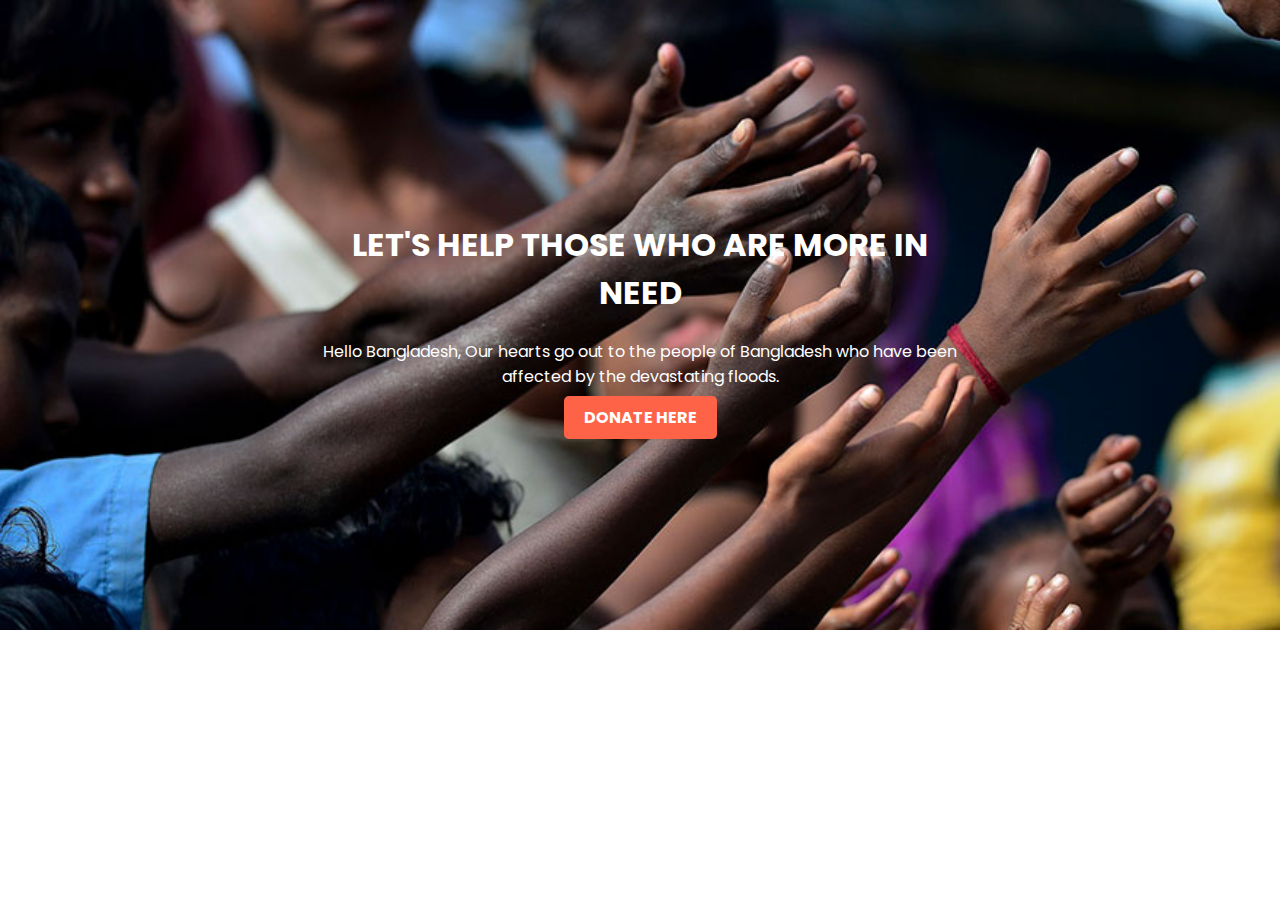
==== Donation-flood-people.html @ fcfbae7b "donation wbsite header" ====
<!DOCTYPE html>
<html lang="en">

<head>
    <meta charset="UTF-8">
    <meta http-equiv="X-UA-Compatible" content="IE=edge">
    <meta name="viewport" content="width=device-width, initial-scale=1.0">
    <link rel="preconnect" href="https://fonts.googleapis.com">
    <link rel="preconnect" href="https://fonts.gstatic.com" crossorigin>
    <link href="https://fonts.googleapis.com/css2?family=Poppins&display=swap" rel="stylesheet">
    <title>Donation for Flood Affected People</title>

    <link rel="stylesheet" href="style.css">
</head>

<body>
    <Section class="hader">
        <Div class="text-center">
            <h1 class="header-title">LET'S HELP THOSE WHO ARE MORE IN NEED</h1>
            <P>Hello Bangladesh, Our hearts go out to the people of Bangladesh who have been affected by the devastating
                floods.</P>
            <a class="donate-here" href="https://www.facebook.com/mdhazratbillal776/">DONATE HERE</a>
        </Div>
    </Section>




</body>

</html>
---- style.css ----
body,
html {
    font-family: 'Poppins', sans-serif;
    height: 100%;
    margin: 0;
}

.header-title {
    font-weight: 700;
}

.hader {
    background-image: url(donate-today-main/images/donation13.jpg);
    background-repeat: no-repeat;
    background-size: cover;
    height: 70%;
    position: relative;
    margin: 0px;
}

.donate-here {
    text-decoration: none;
    background-color: tomato;
    padding: 10px 20px;
    border-radius: 5px;
    color: white;
    font-weight: 700;



}

.text-center {
    Text-align: center;
    color: white;
    position: absolute;
    top: 50%;
    left: 50%;
    transform: translate(-50%, -50%);
}
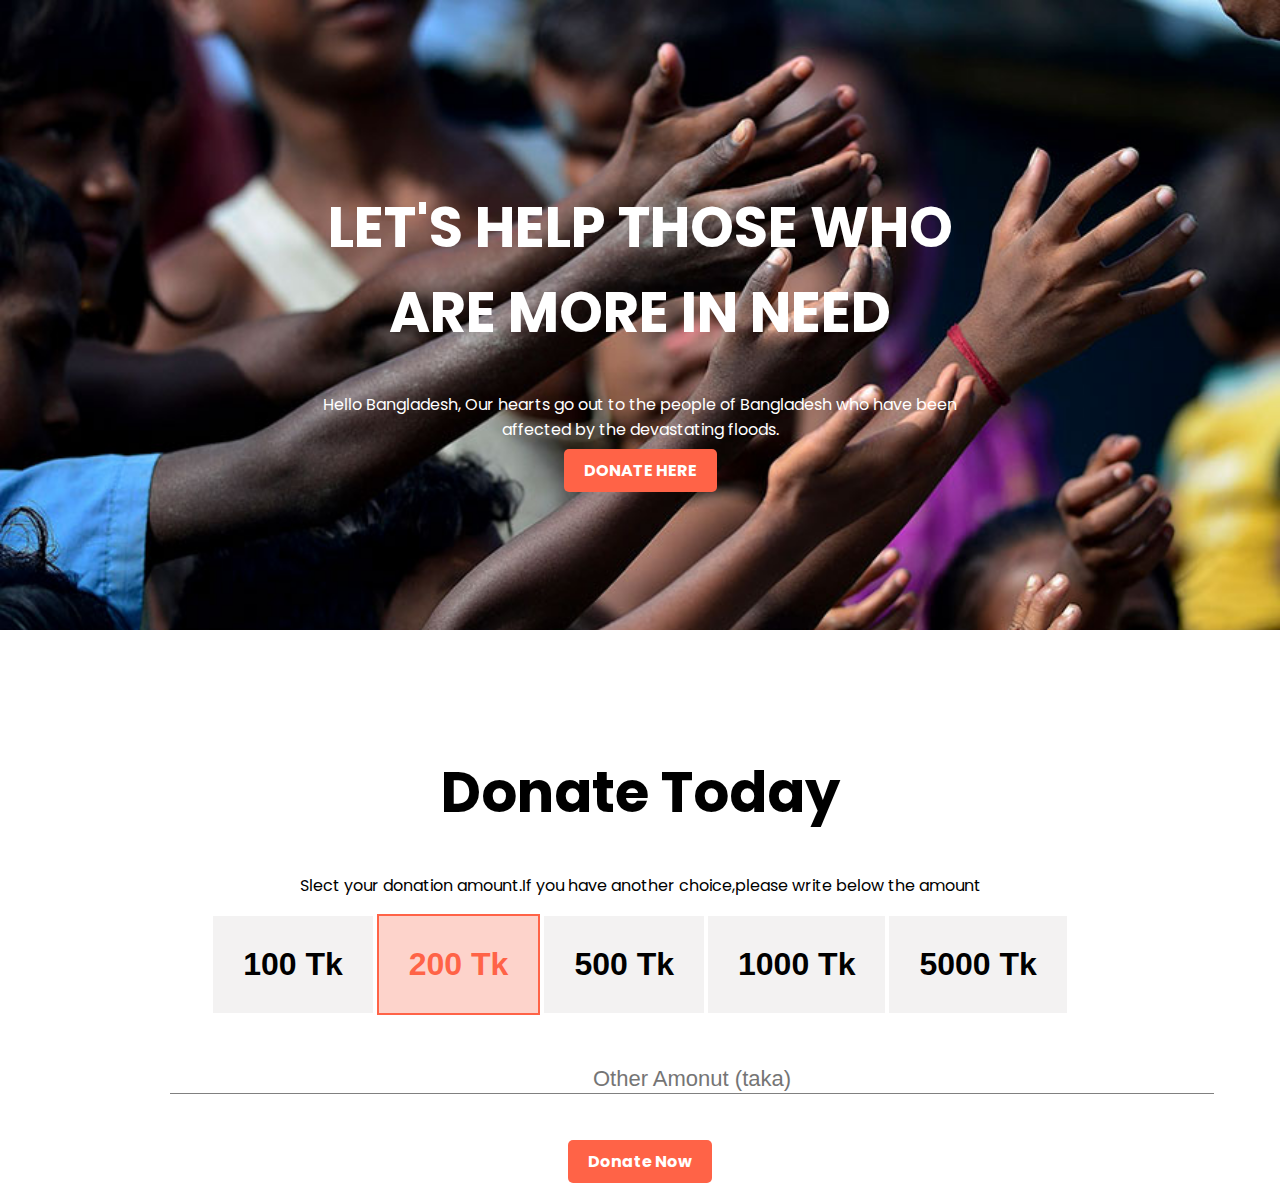
==== commit 0f35bd1e: "donstion today section" ====
--- a/Donation-flood-people.html
+++ b/Donation-flood-people.html
@@ -16,16 +16,41 @@
 <body>
     <Section class="hader">
         <Div class="text-center">
-            <h1 class="header-title">LET'S HELP THOSE WHO ARE MORE IN NEED</h1>
+            <h1 class="title-text">LET'S HELP THOSE WHO ARE MORE IN NEED</h1>
             <P>Hello Bangladesh, Our hearts go out to the people of Bangladesh who have been affected by the devastating
                 floods.</P>
             <a class="donate-here" href="https://www.facebook.com/mdhazratbillal776/">DONATE HERE</a>
         </Div>
+        <div class="gradient"></div>
     </Section>
+    <section id="donate-today">
+        <div class="donate-section">
+            <h1 class="title-text">Donate Today</h1>
+            <p>Slect your donation amount.If you have another choice,please write below the amount </p>
+
+        </div>
+        <div class="donate-section">
+            <button class="amount-button">100 Tk</button>
+            <button class="amount-button defult-select">200 Tk</button>
+            <button class="amount-button">500 Tk</button>
+            <button class="amount-button">1000 Tk</button>
+            <button class="amount-button">5000 Tk</button>
+
+        </div>
+        <div><input type="text" class="input-field" placeholder="Other Amonut (taka)"></div>
+
+        <div class="center">
+
+            <a class="donate-here" href="bkash.com">Donate Now</a>
+        </div>
+    </section>
 
 
 
 
 </body>
+<footer>
+
+</footer>
 
 </html>--- a/style.css
+++ b/style.css
@@ -5,18 +5,21 @@
     margin: 0;
 }
 
-.header-title {
+.title-text {
     font-weight: 700;
+    font-size: 350%;
 }
 
 .hader {
     background-image: url(donate-today-main/images/donation13.jpg);
+    background-image: linear-gradient(bottom black gray);
     background-repeat: no-repeat;
     background-size: cover;
     height: 70%;
     position: relative;
     margin: 0px;
 }
+
 
 .donate-here {
     text-decoration: none;
@@ -37,4 +40,44 @@
     top: 50%;
     left: 50%;
     transform: translate(-50%, -50%);
+}
+
+#donate-today {
+    margin: 120px;
+}
+
+.donate-section {
+    text-align: center;
+}
+
+.amount-button {
+    background-color: #f3f2f2;
+    padding: 30px 30px;
+    color: black;
+    font-weight: 700;
+    border: none;
+    font-size: 200%;
+    text-align: center;
+}
+
+.defult-select {
+    border: 2px solid tomato;
+    color: tomato;
+    background-color: #fdd3cb;
+}
+
+.center {
+    margin: 5px;
+    text-align: center;
+
+}
+
+.input-field {
+    margin: 50px;
+    width: 100%;
+    border: 0;
+    outline: 0;
+    border-bottom: 1px solid gray;
+    text-align: center;
+    font-size: 22px;
 }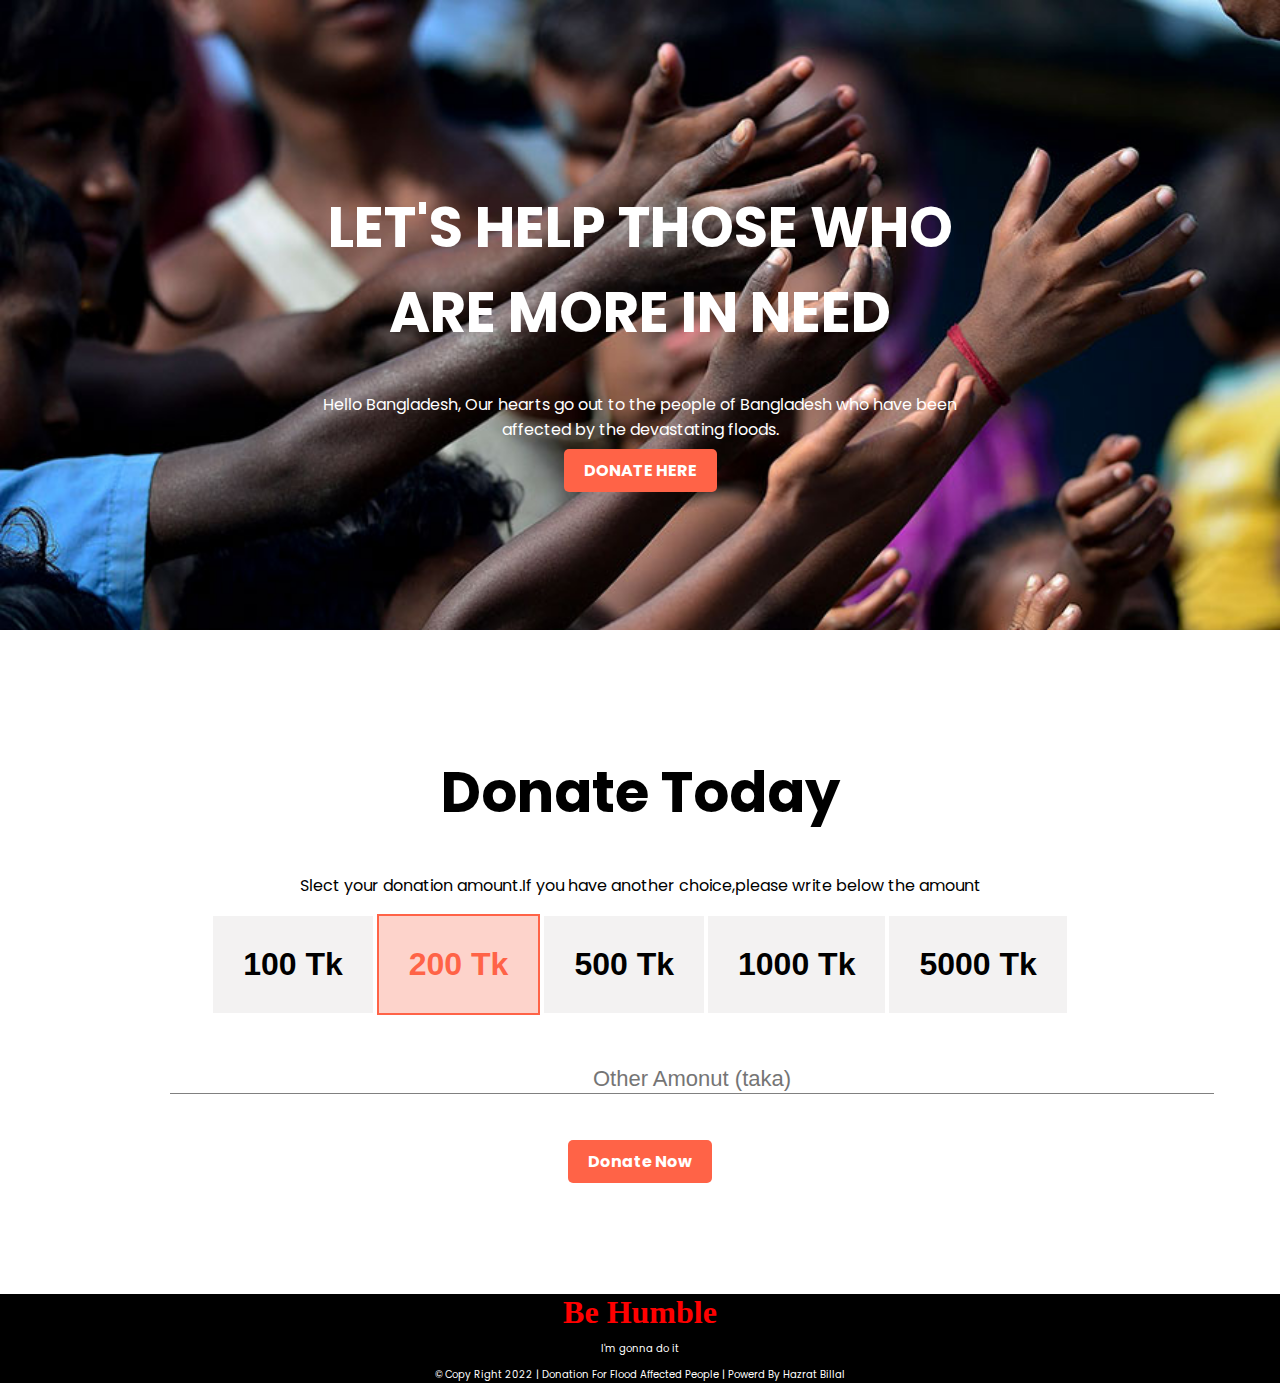
==== commit 34859bf2: "footer add" ====
--- a/Donation-flood-people.html
+++ b/Donation-flood-people.html
@@ -50,6 +50,11 @@
 
 </body>
 <footer>
+    <div class="footer-set">
+        <h1 class="footer-hadding"> Be Humble</h1>
+        <p class="footer-p">I'm gonna do it</p>
+        <p class="footer-p">© Copy Right 2022 | Donation For Flood Affected People | Powerd By Hazrat Billal</p>
+    </div>
 
 </footer>
 
--- a/style.css
+++ b/style.css
@@ -80,4 +80,23 @@
     border-bottom: 1px solid gray;
     text-align: center;
     font-size: 22px;
+}
+
+.footer-hadding {
+    font-family: bangers;
+    color: red;
+    margin: 10px;
+
+}
+
+.footer-set {
+    background: black;
+    height: 50%;
+    width: 100%;
+    color: white;
+    text-align: center;
+}
+
+.footer-p {
+    font-size: 10px;
 }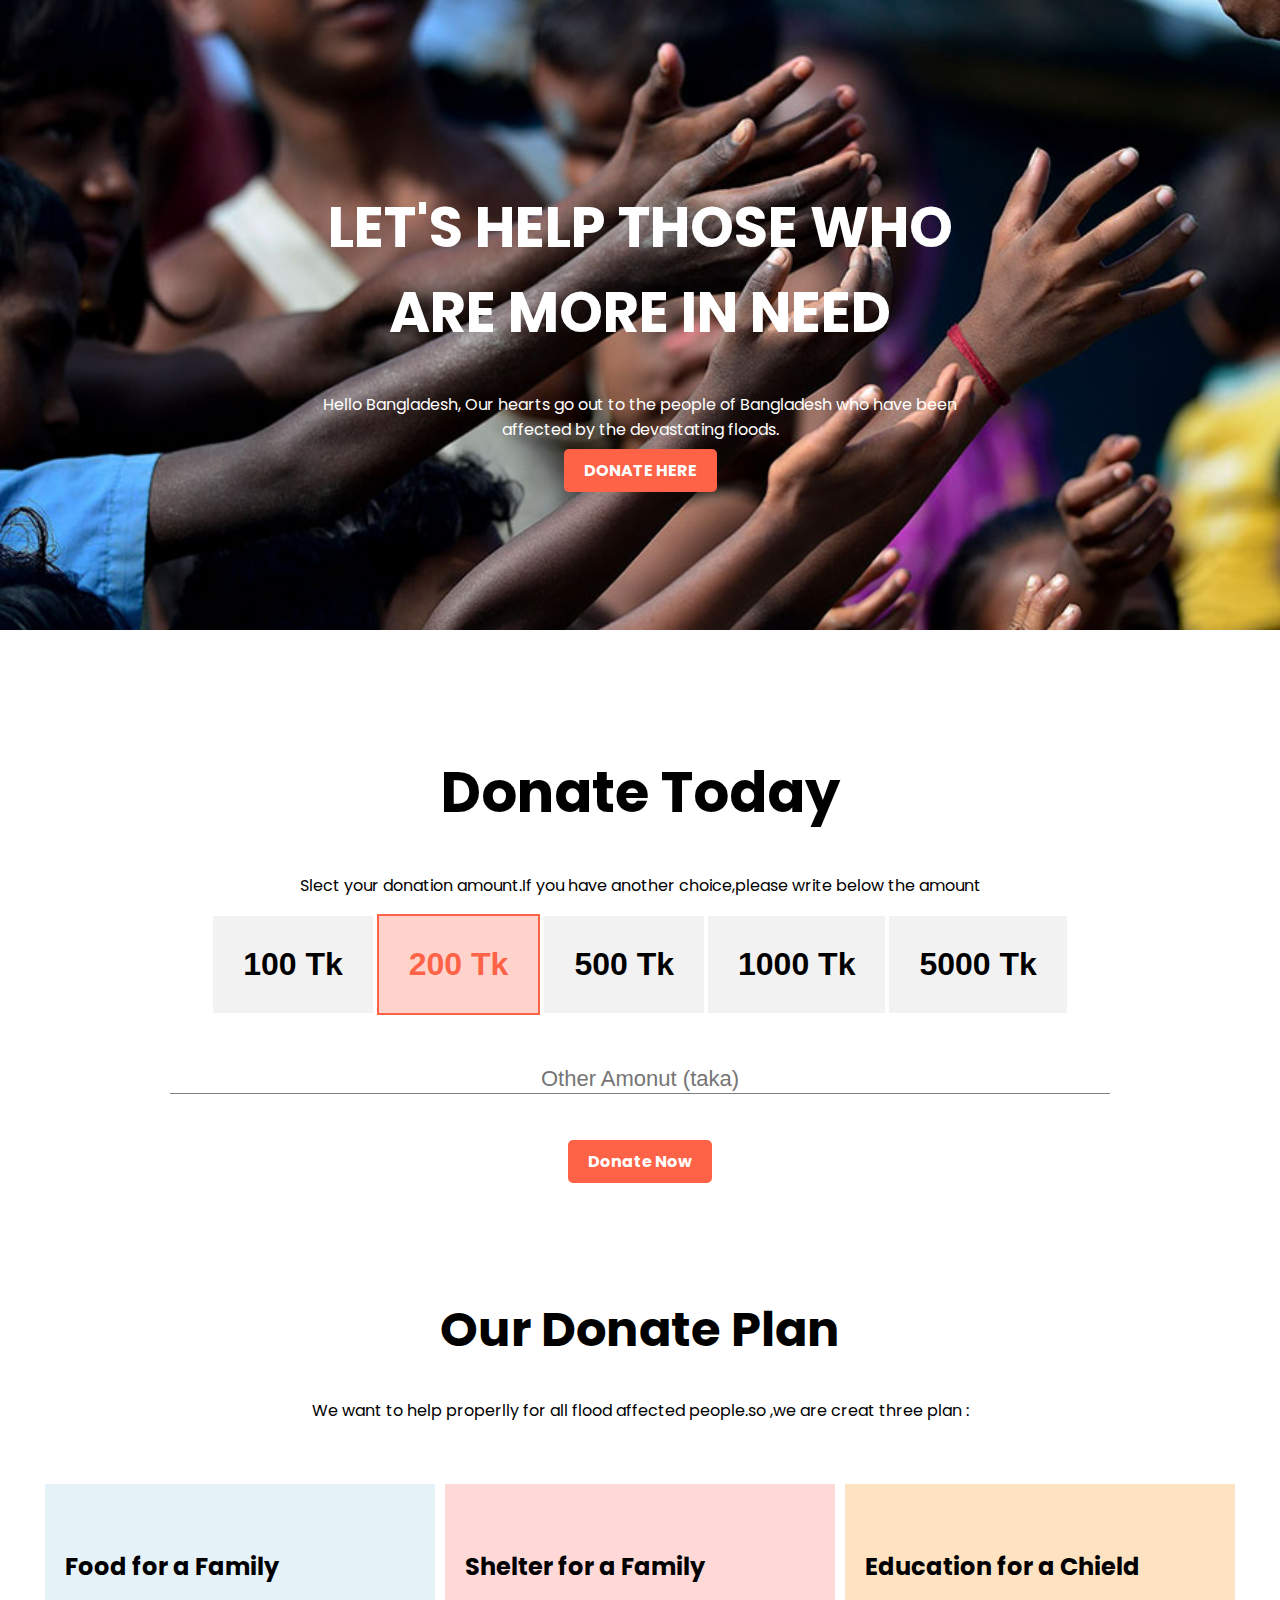
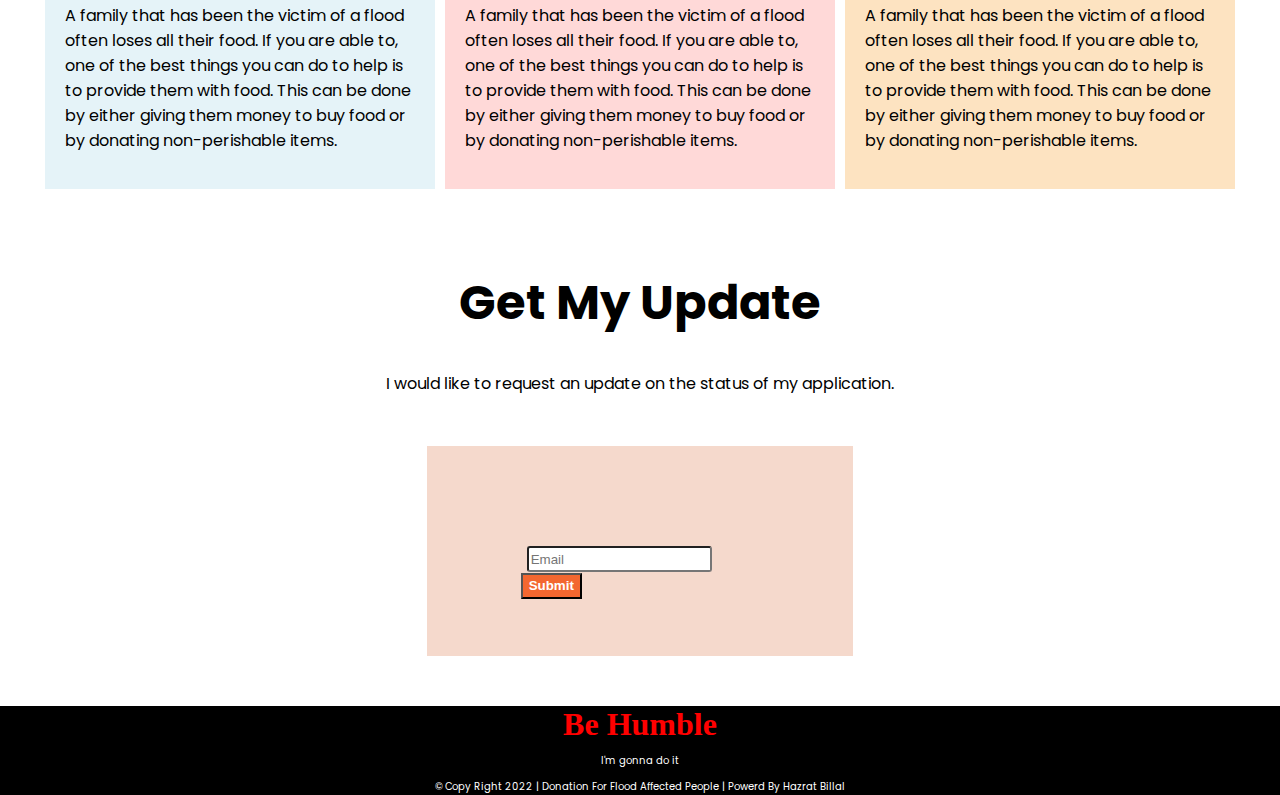
==== commit 0e3a5b3e: "our update" ====
--- a/Donation-flood-people.html
+++ b/Donation-flood-people.html
@@ -37,12 +37,70 @@
             <button class="amount-button">5000 Tk</button>
 
         </div>
-        <div><input type="text" class="input-field" placeholder="Other Amonut (taka)"></div>
+        <div>
+            <input type="text" class="input-field" placeholder="Other Amonut (taka)">
+        </div>
 
         <div class="center">
 
             <a class="donate-here" href="bkash.com">Donate Now</a>
         </div>
+    </section>
+
+    <section class="three-donate-plans">
+        <div>
+            <h1 class="donate-hedding">Our Donate Plan</h1>
+            <P>We want to help properlly for all flood affected people.so ,we are creat three plan :</P>
+        </div>
+        <div class="donate-plan">
+            <div class="plan-1">
+                <img src="donate-today-main/images/food.png" alt="">
+                <h2>Food for a Family</h2>
+                <p>A family that has been the victim of a flood often loses all their food. If you are able to, one of
+                    the
+                    best things you can do to help is to provide them with food. This can be done by either giving them
+                    money to buy food or by donating non-perishable items.</p>
+            </div>
+            <div class="plan-2">
+                <img src="donate-today-main/images/shelter.png" alt="">
+                <h2>Shelter for a Family</h2>
+                <p>A family that has been the victim of a flood often loses all their food. If you are able to, one of
+                    the
+                    best things you can do to help is to provide them with food. This can be done by either giving them
+                    money to buy food or by donating non-perishable items.</p>
+            </div>
+            <div class="plan-3">
+                <img src="donate-today-main/images/education.png" alt="">
+                <h2>Education for a Chield</h2>
+                <p>A family that has been the victim of a flood often loses all their food. If you are able to, one of
+                    the
+                    best things you can do to help is to provide them with food. This can be done by either giving them
+                    money to buy food or by donating non-perishable items.</p>
+            </div>
+        </div>
+
+
+    </section>
+    <section>
+
+        <div class="our-update">
+            <h1 class="uapdate-h">Get My Update</h1>
+            <p>I would like to request an update on the status of my application.</p>
+        </div>
+
+        <div class="email-area">
+            <div class="email-subs div-hide"></div>
+
+            <div class="email-subs">
+                <input class="input-email" type="email" placeholder="Email"> <input class="email-submit" type="submit">
+            </div>
+
+            <div class="email-subs div-hide"></div>
+        </div>
+        </div>
+
+
+
     </section>
 
 
--- a/style.css
+++ b/style.css
@@ -70,16 +70,19 @@
     margin: 5px;
     text-align: center;
 
+
 }
 
 .input-field {
     margin: 50px;
-    width: 100%;
+    width: 90%;
     border: 0;
     outline: 0;
     border-bottom: 1px solid gray;
     text-align: center;
     font-size: 22px;
+
+
 }
 
 .footer-hadding {
@@ -99,4 +102,85 @@
 
 .footer-p {
     font-size: 10px;
+}
+
+.three-donate-plans {
+    text-align: center;
+}
+
+.donate-hedding {
+    font-size: 300%;
+}
+
+.donate-plan {
+
+    padding: 40px 40px;
+    display: flex;
+}
+
+.plan-1 {
+    margin: 5px 5px;
+    background-color: rgb(229, 243, 248);
+    padding: 20px;
+    text-align: left;
+}
+
+.plan-2 {
+    margin: 5px 5px;
+    background-color: rgb(255, 217, 216);
+    padding: 20px;
+    text-align: left;
+}
+
+.plan-3 {
+    margin: 5px 5px;
+    background-color: rgb(253, 227, 193);
+    padding: 20px;
+    text-align: left;
+}
+
+.our-update {
+    text-align: center;
+
+}
+
+.uapdate-h {
+    font-size: 300%;
+}
+
+.input-email {
+    border-radius: 3px;
+    height: 20px;
+    border-color: 2px solid gray;
+
+}
+
+.email-submit {
+    background-color: #f36730;
+    color: white;
+    font-weight: 700;
+    margin-left: -6px;
+    height: 26px;
+}
+
+.email-area {
+    display: flex;
+    margin-top: 50px;
+    margin-bottom: 50px;
+
+}
+
+.email-subs {
+    background-color: #f5d9cc;
+    height: 10px;
+    width: 1000px;
+    border: none;
+    font-weight: 700;
+    color: white;
+    padding: 100px;
+
+}
+
+.div-hide {
+    background-color: white;
 }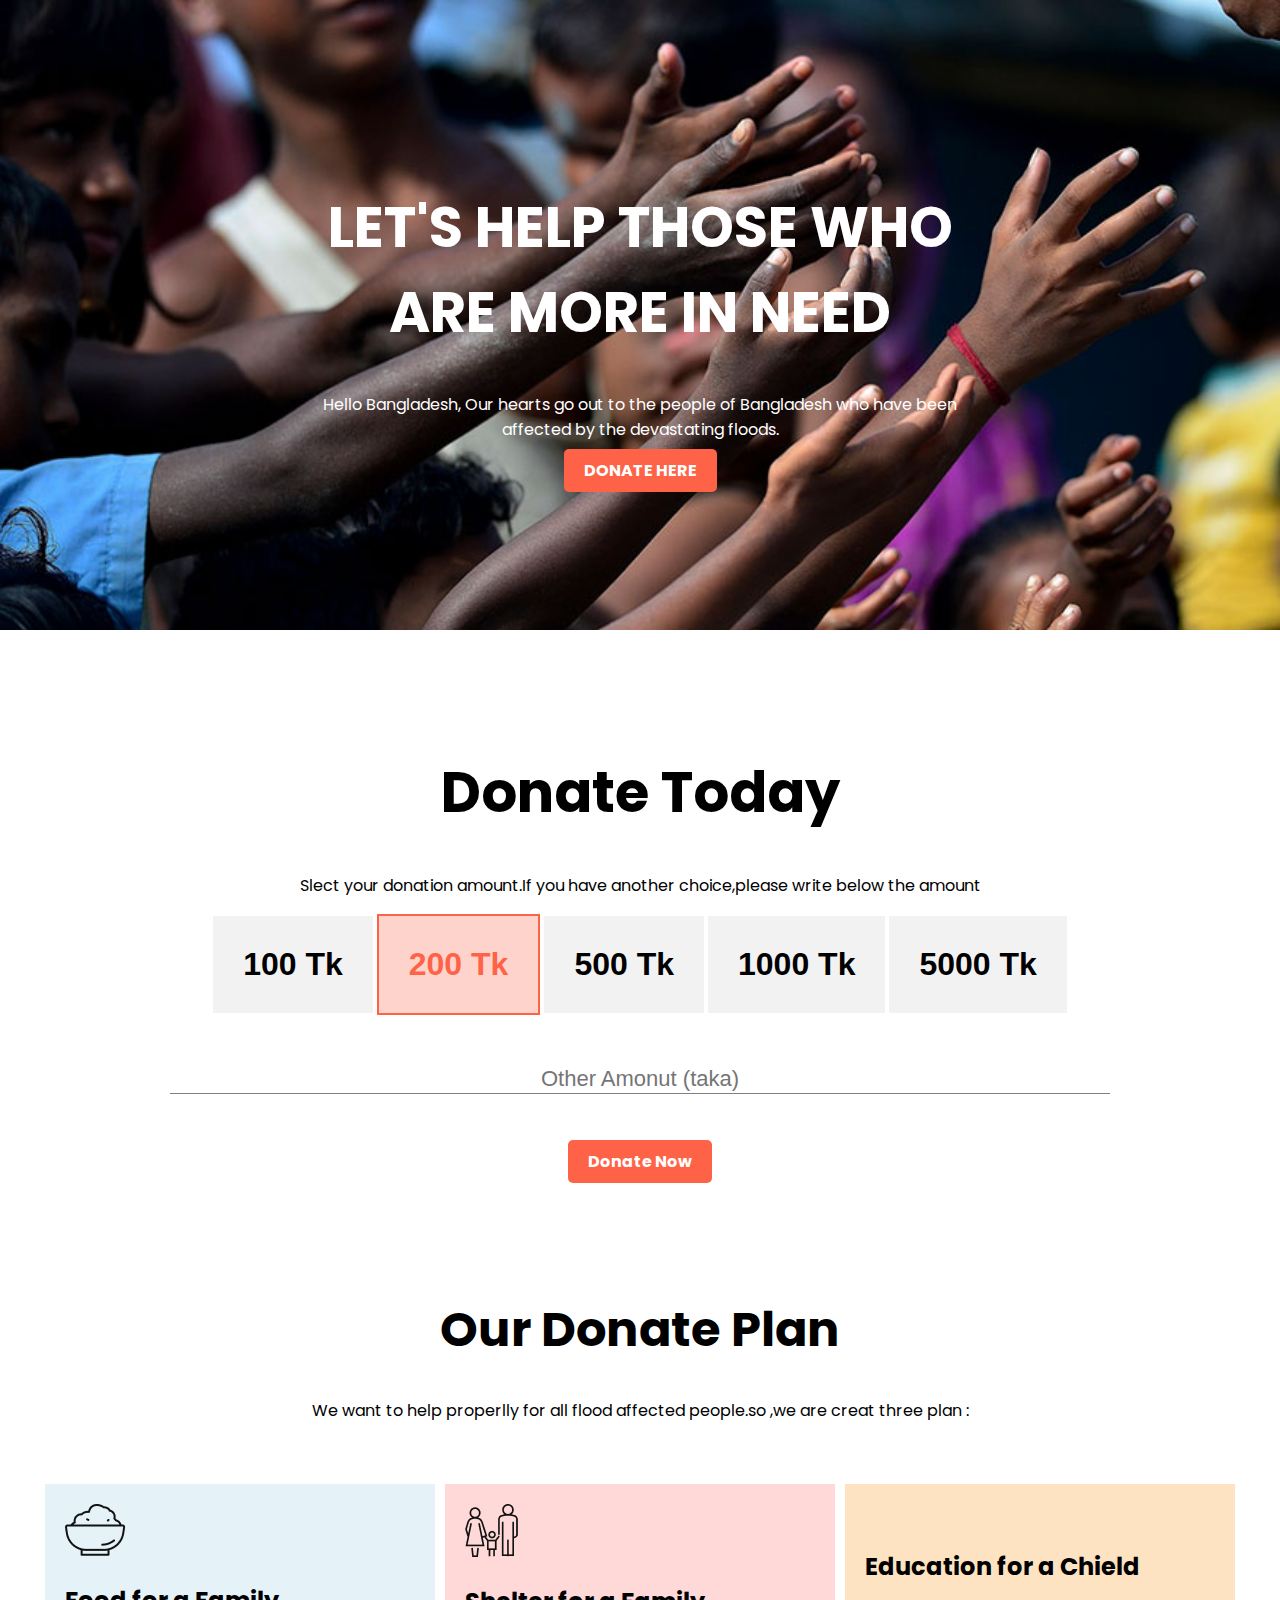
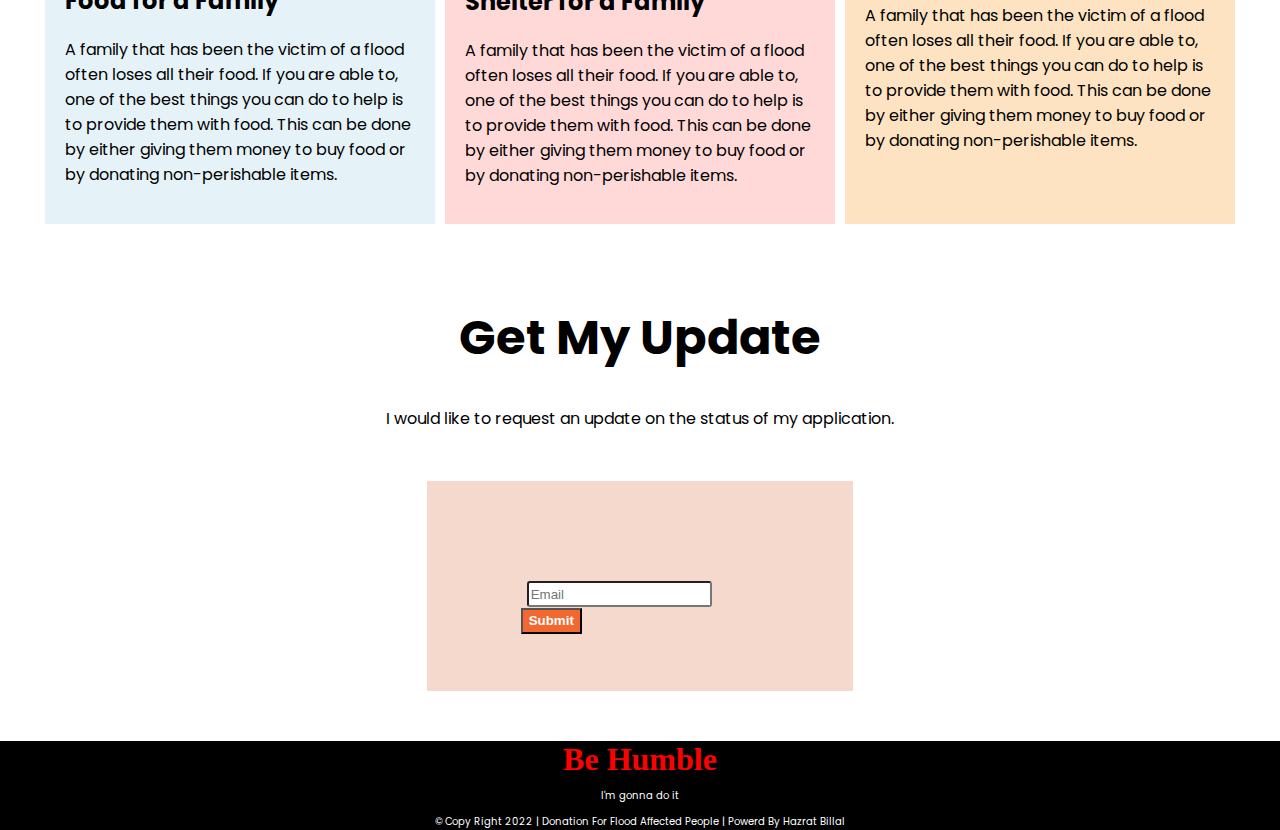
==== commit 98c554fb: "full update" ====
--- a/Donation-flood-people.html
+++ b/Donation-flood-people.html
@@ -43,7 +43,7 @@
 
         <div class="center">
 
-            <a class="donate-here" href="bkash.com">Donate Now</a>
+            <a class="donate-here" href="https://www.facebook.com/mdhazratbillal776/" target=”_blank”>Donate Now</a>
         </div>
     </section>
 
@@ -54,7 +54,7 @@
         </div>
         <div class="donate-plan">
             <div class="plan-1">
-                <img src="donate-today-main/images/food.png" alt="">
+                <img src="icons/food.png" alt="">
                 <h2>Food for a Family</h2>
                 <p>A family that has been the victim of a flood often loses all their food. If you are able to, one of
                     the
@@ -62,7 +62,7 @@
                     money to buy food or by donating non-perishable items.</p>
             </div>
             <div class="plan-2">
-                <img src="donate-today-main/images/shelter.png" alt="">
+                <img src="icons/shelter.png" alt="">
                 <h2>Shelter for a Family</h2>
                 <p>A family that has been the victim of a flood often loses all their food. If you are able to, one of
                     the
@@ -70,7 +70,7 @@
                     money to buy food or by donating non-perishable items.</p>
             </div>
             <div class="plan-3">
-                <img src="donate-today-main/images/education.png" alt="">
+                <img src="icons/frame-1.png" alt="">
                 <h2>Education for a Chield</h2>
                 <p>A family that has been the victim of a flood often loses all their food. If you are able to, one of
                     the
--- a/style.css
+++ b/style.css
@@ -11,7 +11,7 @@
 }
 
 .hader {
-    background-image: url(donate-today-main/images/donation13.jpg);
+    background-image: url(images/donation13.jpg);
     background-image: linear-gradient(bottom black gray);
     background-repeat: no-repeat;
     background-size: cover;
